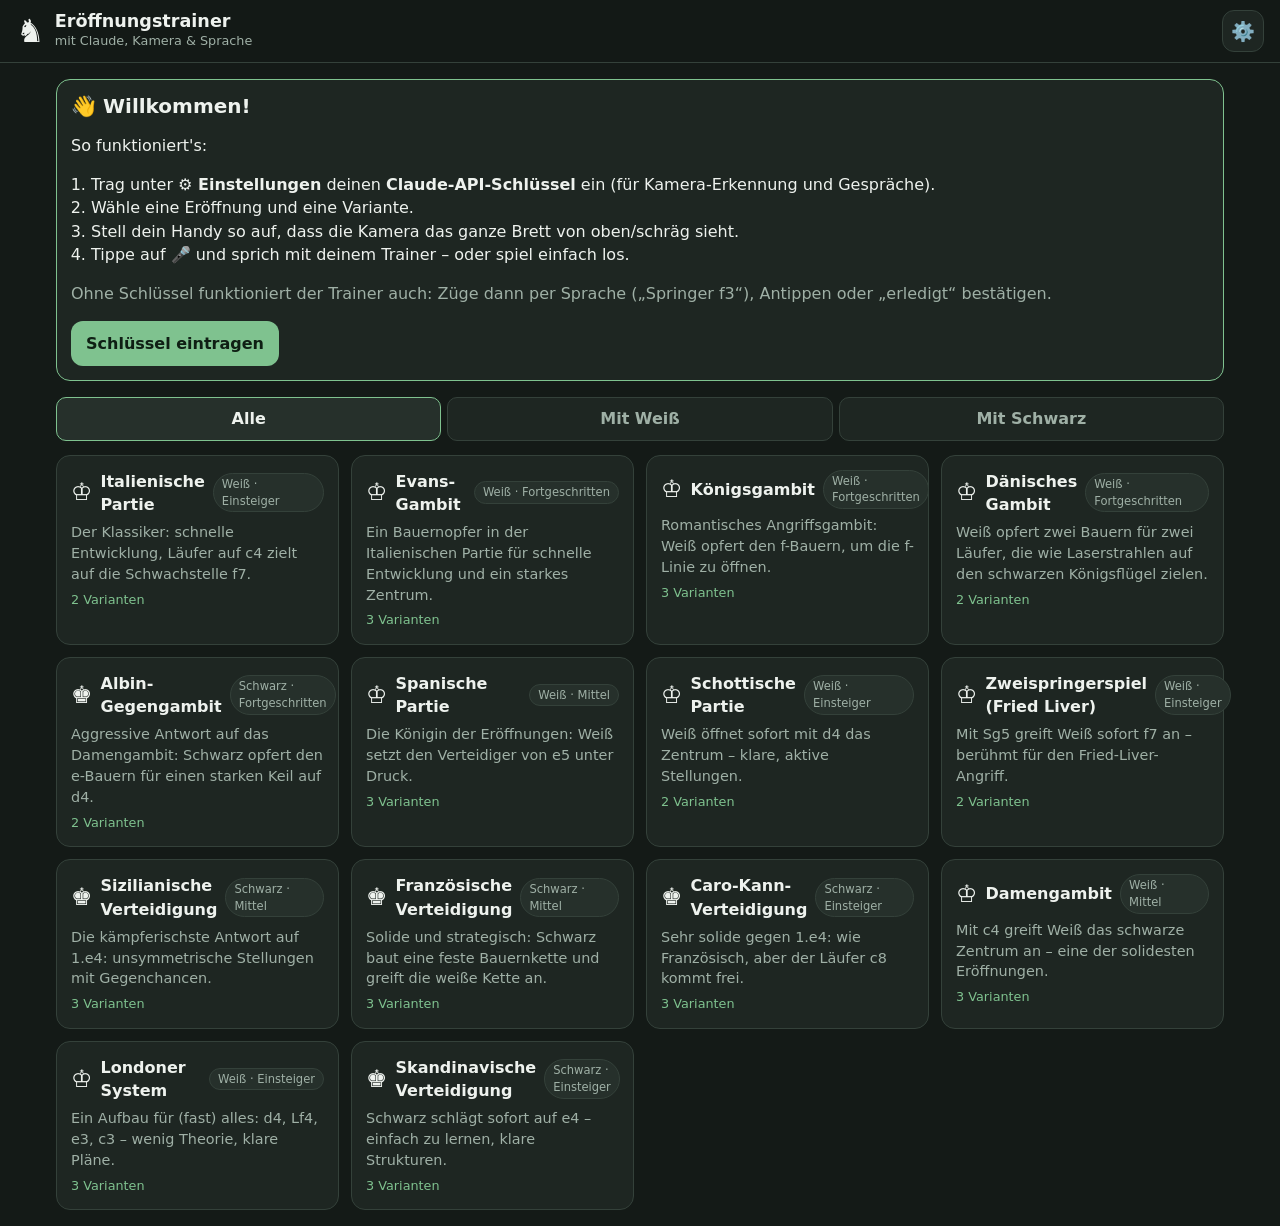
==== schach/index.html @ ddabbddd "Add chess opening trainer with Claude camera recognition and voice New app in schach/: teaches 14 op" ====
<!DOCTYPE html>
<html lang="de">
<head>
<meta charset="UTF-8">
<meta name="viewport" content="width=device-width, initial-scale=1.0, viewport-fit=cover">
<meta name="theme-color" content="#1f2a24">
<title>Eröffnungstrainer</title>
<link rel="stylesheet" href="style.css?v=1.0.0">
</head>
<body>

<header class="top">
  <button id="btnBack" class="icon-btn" hidden aria-label="Zurück zur Auswahl">←</button>
  <div class="brand">
    <span class="logo">♞</span>
    <div>
      <h1>Eröffnungstrainer</h1>
      <p class="sub" id="topSub">mit Claude, Kamera &amp; Sprache</p>
    </div>
  </div>
  <button id="btnSettings" class="icon-btn" aria-label="Einstellungen">⚙️</button>
</header>

<!-- ============ Auswahl ============ -->
<main id="screenMenu" class="screen">
  <section id="setupHint" class="card setup" hidden>
    <h2>👋 Willkommen!</h2>
    <p>So funktioniert's:</p>
    <ol>
      <li>Trag unter <b>⚙️ Einstellungen</b> deinen <b>Claude-API-Schlüssel</b> ein (für Kamera-Erkennung und Gespräche).</li>
      <li>Wähle eine Eröffnung und eine Variante.</li>
      <li>Stell dein Handy so auf, dass die Kamera das ganze Brett von oben/schräg sieht.</li>
      <li>Tippe auf <b>🎤</b> und sprich mit deinem Trainer – oder spiel einfach los.</li>
    </ol>
    <p class="muted">Ohne Schlüssel funktioniert der Trainer auch: Züge dann per Sprache („Springer f3“), Antippen oder „erledigt“ bestätigen.</p>
    <button class="btn primary" id="btnSetupOpen">Schlüssel eintragen</button>
  </section>

  <div class="tabs" role="tablist">
    <button class="tab active" data-filter="all">Alle</button>
    <button class="tab" data-filter="w">Mit Weiß</button>
    <button class="tab" data-filter="b">Mit Schwarz</button>
  </div>
  <div id="openingList" class="opening-list"></div>
</main>

<!-- ============ Eröffnungsdetails ============ -->
<dialog id="dlgOpening" class="sheet">
  <form method="dialog" class="sheet-body">
    <h2 id="opTitle"></h2>
    <p id="opSummary" class="muted"></p>
    <ul id="opIdeas" class="ideas"></ul>
    <h3>Variante</h3>
    <div id="opLines" class="choice-list"></div>
    <h3>Modus</h3>
    <div class="seg">
      <label><input type="radio" name="mode" value="learn" checked><span>📖 Lernen<small>Trainer sagt jeden Zug an</small></span></label>
      <label><input type="radio" name="mode" value="quiz"><span>🧩 Abfragen<small>Du spielst aus dem Gedächtnis</small></span></label>
    </div>
    <h3>Gegner</h3>
    <div class="seg">
      <label><input type="radio" name="opp" value="app" checked><span>🤖 Trainer sagt an<small>Du führst die Gegnerzüge selbst aus</small></span></label>
      <label><input type="radio" name="opp" value="partner"><span>👥 Mitspieler<small>Jemand spielt frei gegen dich</small></span></label>
    </div>
    <div class="sheet-actions">
      <button class="btn" value="cancel">Abbrechen</button>
      <button class="btn primary" id="btnStart" value="start">▶ Training starten</button>
    </div>
  </form>
</dialog>

<!-- ============ Training ============ -->
<main id="screenTrain" class="screen" hidden>
  <section class="train-head">
    <div>
      <div class="op-name" id="trOpening"></div>
      <div class="line-name" id="trLine"></div>
    </div>
    <div class="score" id="trScore"></div>
  </section>
  <div class="progress"><div id="trProgress"></div></div>

  <div class="train-grid">
    <section class="cam card">
      <div class="cam-view" id="camView">
        <video id="video" playsinline muted></video>
        <div class="cam-off" id="camOff">
          <p>📷 Kamera aus</p>
          <button class="btn primary" id="btnCam">Kamera starten</button>
        </div>
        <span class="pill" id="camStatus">aus</span>
        <div class="motion"><div id="motionBar"></div></div>
      </div>
      <div class="cam-actions">
        <button class="btn small" id="btnCamToggle">📷 An/Aus</button>
        <button class="btn small" id="btnCamSwitch">🔄 Wechseln</button>
        <button class="btn small" id="btnDetect">📸 Zug prüfen</button>
      </div>
    </section>

    <section class="board-wrap">
      <div id="board" class="board" aria-label="Schachbrett"></div>
    </section>

    <section class="coach card">
      <div class="coach-head">
        <span class="avatar">♛</span>
        <div class="coach-say">
          <div id="coachMain" class="coach-main"></div>
          <div id="coachNote" class="coach-note"></div>
        </div>
      </div>
      <div class="actions">
        <button class="btn primary" id="btnDone">✅ Zug ausgeführt</button>
        <button class="btn" id="btnHint">💡 Tipp</button>
        <button class="btn" id="btnWhy">🧠 Warum?</button>
        <button class="btn" id="btnRepeat">🔁 Nochmal</button>
        <button class="btn" id="btnUndo">↩️ Zurück</button>
      </div>
      <div id="finishBox" class="finish" hidden>
        <button class="btn primary" id="btnAgain">🔁 Nochmal</button>
        <button class="btn" id="btnNextLine">➡️ Nächste Variante</button>
        <button class="btn" id="btnQuiz">🧩 Jetzt abfragen</button>
        <button class="btn" id="btnSummary">🧠 Zusammenfassung</button>
      </div>
    </section>

    <section class="talk card">
      <div class="mic-row">
        <button id="btnMic" class="mic" aria-label="Mikrofon an/aus">🎤</button>
        <div class="mic-info">
          <div id="micState" class="mic-state">Mikrofon aus – tippe zum Sprechen</div>
          <div id="micPartial" class="mic-partial"></div>
        </div>
        <button id="btnVoice" class="icon-btn" aria-label="Sprachausgabe an/aus">🔊</button>
      </div>
      <div id="chatLog" class="chat-log"></div>
      <form id="chatForm" class="chat-form">
        <input id="chatInput" type="text" placeholder="Frag deinen Trainer oder tippe einen Zug (z. B. Sf3)…" autocomplete="off">
        <button class="btn primary" type="submit">Senden</button>
      </form>
    </section>
  </div>
</main>

<!-- ============ Einstellungen ============ -->
<dialog id="dlgSettings" class="sheet">
  <form method="dialog" class="sheet-body" id="settingsForm">
    <h2>⚙️ Einstellungen</h2>

    <h3>Claude-Verbindung</h3>
    <label class="field">API-Schlüssel
      <div class="row">
        <input id="setKey" type="password" placeholder="sk-ant-…" autocomplete="off" spellcheck="false">
        <button type="button" class="btn small" id="btnShowKey">👁</button>
      </div>
    </label>
    <p class="muted small">Einen Schlüssel bekommst du auf <a href="https://console.anthropic.com/settings/keys" target="_blank" rel="noopener">console.anthropic.com</a>. Er wird nur hier im Browser gespeichert und nur an Anthropic gesendet. Kosten: grob 1–2 Cent pro erkanntem Zug mit Opus.</p>
    <label class="field">Modell
      <select id="setModel"></select>
    </label>
    <div class="row">
      <button type="button" class="btn small" id="btnTestKey">Verbindung testen</button>
      <span id="testResult" class="small"></span>
    </div>

    <h3>Kamera</h3>
    <label class="field">Von wo schaut die Kamera auf das Brett?
      <select id="setPerspective">
        <option value="von der Seite von Weiß (Weiß unten im Bild)">Von der Weiß-Seite (Weiß unten)</option>
        <option value="von der Seite von Schwarz (Schwarz unten im Bild)">Von der Schwarz-Seite (Schwarz unten)</option>
        <option value="von der Seite, Weiß links im Bild">Seitlich, Weiß links</option>
        <option value="von der Seite, Weiß rechts im Bild">Seitlich, Weiß rechts</option>
        <option value="unbekannt – bitte selbst aus dem Bild ableiten">Weiß ich nicht / automatisch</option>
      </select>
    </label>
    <label class="check"><input type="checkbox" id="setAutoDetect" checked> Züge automatisch erkennen, sobald die Hand weg ist</label>

    <h3>Sprache</h3>
    <label class="check"><input type="checkbox" id="setVoice" checked> Trainer spricht laut</label>
    <label class="field">Sprechtempo <input type="range" id="setRate" min="0.7" max="1.4" step="0.05" value="1.05"></label>
    <label class="check"><input type="checkbox" id="setNotes" checked> Erklärung zu jedem Zug vorlesen</label>

    <div class="sheet-actions">
      <button class="btn primary" value="save">Speichern</button>
    </div>
  </form>
</dialog>

<div id="toast" class="toast" hidden></div>

<script type="module" src="js/app.js?v=1.0.0"></script>
</body>
</html>
---- schach/style.css ----
:root {
  --bg: #141a17;
  --panel: #1e2622;
  --panel-2: #26302b;
  --line: #34413a;
  --text: #eef2ee;
  --muted: #9fb0a6;
  --accent: #7fc28f;
  --accent-ink: #0f1f14;
  --warn: #f0b35a;
  --bad: #ef7b6b;
  --light-sq: #ecdab9;
  --dark-sq: #ae8a68;
  --radius: 14px;
  color-scheme: dark;
}

* { box-sizing: border-box; }
html, body { margin: 0; }
body {
  background: var(--bg);
  color: var(--text);
  font: 16px/1.45 system-ui, -apple-system, "Segoe UI", Roboto, sans-serif;
  -webkit-tap-highlight-color: transparent;
  padding-bottom: env(safe-area-inset-bottom);
}
a { color: var(--accent); }
h1, h2, h3 { margin: 0; line-height: 1.2; }
h2 { font-size: 1.25rem; }
h3 { font-size: .95rem; color: var(--muted); text-transform: uppercase; letter-spacing: .04em; margin: 18px 0 8px; }
.muted { color: var(--muted); }
.small { font-size: .85rem; }
[hidden] { display: none !important; }

/* ---------- Kopfzeile ---------- */
.top {
  position: sticky; top: 0; z-index: 10;
  display: flex; align-items: center; gap: 10px;
  padding: calc(10px + env(safe-area-inset-top)) 16px 10px;
  background: rgba(20, 26, 23, .92);
  backdrop-filter: blur(8px);
  border-bottom: 1px solid var(--line);
}
.brand { display: flex; align-items: center; gap: 10px; flex: 1; min-width: 0; }
.logo { font-size: 2rem; line-height: 1; }
.top h1 { font-size: 1.1rem; }
.sub { margin: 0; font-size: .8rem; color: var(--muted); white-space: nowrap; overflow: hidden; text-overflow: ellipsis; }
.icon-btn {
  background: var(--panel); color: var(--text); border: 1px solid var(--line);
  width: 42px; height: 42px; border-radius: 12px; font-size: 1.2rem; cursor: pointer; flex: none;
}

/* ---------- Allgemeine Elemente ---------- */
.screen { max-width: 1200px; margin: 0 auto; padding: 16px; }
.card { background: var(--panel); border: 1px solid var(--line); border-radius: var(--radius); padding: 14px; }
.btn {
  appearance: none; border: 1px solid var(--line); background: var(--panel-2); color: var(--text);
  padding: 10px 14px; border-radius: 12px; font: inherit; font-weight: 600; cursor: pointer;
}
.btn:active { transform: translateY(1px); }
.btn.primary { background: var(--accent); color: var(--accent-ink); border-color: transparent; }
.btn.small { padding: 6px 10px; font-size: .85rem; }
.btn:disabled { opacity: .45; cursor: default; }
.row { display: flex; gap: 8px; align-items: center; }
.row input { flex: 1; }

/* ---------- Auswahl ---------- */
.setup { margin-bottom: 16px; border-color: var(--accent); }
.setup ol { padding-left: 20px; }
.tabs { display: flex; gap: 6px; margin-bottom: 14px; }
.tab { flex: 1; padding: 9px; border-radius: 10px; border: 1px solid var(--line); background: var(--panel); color: var(--muted); font: inherit; font-weight: 600; cursor: pointer; }
.tab.active { background: var(--panel-2); color: var(--text); border-color: var(--accent); }
.opening-list { display: grid; grid-template-columns: repeat(auto-fill, minmax(260px, 1fr)); gap: 12px; }
.op-card { text-align: left; cursor: pointer; display: flex; flex-direction: column; gap: 6px; font: inherit; color: inherit; }
.op-card:hover { border-color: var(--accent); }
.op-card .head { display: flex; align-items: center; gap: 8px; }
.op-card .side { font-size: 1.5rem; }
.op-card .title { font-weight: 700; flex: 1; }
.op-card .badge { font-size: .72rem; padding: 2px 8px; border-radius: 99px; background: var(--panel-2); color: var(--muted); border: 1px solid var(--line); }
.op-card p { margin: 0; color: var(--muted); font-size: .9rem; }
.op-card .prog { font-size: .8rem; color: var(--accent); }

/* ---------- Dialoge ---------- */
dialog.sheet {
  border: 1px solid var(--line); border-radius: 18px; padding: 0; background: var(--panel); color: var(--text);
  width: min(560px, calc(100vw - 24px)); max-height: calc(100dvh - 24px);
}
dialog.sheet::backdrop { background: rgba(0, 0, 0, .6); }
.sheet-body { padding: 18px; overflow: auto; max-height: calc(100dvh - 26px); }
.sheet-actions { display: flex; justify-content: flex-end; gap: 8px; margin-top: 18px; position: sticky; bottom: -18px; background: var(--panel); padding: 10px 0; }
.ideas { margin: 10px 0 0; padding-left: 20px; color: var(--muted); font-size: .92rem; }
.choice-list { display: flex; flex-direction: column; gap: 6px; }
.choice-list label, .seg label { display: block; cursor: pointer; }
.choice-list input, .seg input { position: absolute; opacity: 0; pointer-events: none; }
.choice-list span, .seg span {
  display: block; padding: 10px 12px; border: 1px solid var(--line); border-radius: 10px; background: var(--panel-2);
}
.choice-list input:checked + span, .seg input:checked + span { border-color: var(--accent); box-shadow: inset 0 0 0 1px var(--accent); }
.choice-list small, .seg small { display: block; color: var(--muted); font-size: .8rem; font-weight: 400; }
.seg { display: grid; grid-template-columns: 1fr 1fr; gap: 8px; }
.seg span { font-weight: 600; height: 100%; }
.field { display: block; margin: 8px 0; font-weight: 600; font-size: .92rem; }
.field input[type=password], .field input[type=text], .field select {
  display: block; width: 100%; margin-top: 6px; padding: 10px; border-radius: 10px; border: 1px solid var(--line);
  background: var(--bg); color: var(--text); font: inherit; font-weight: 400;
}
.field .row input { margin-top: 0; }
.field .row { margin-top: 6px; }
.field input[type=range] { display: block; width: 100%; margin-top: 8px; accent-color: var(--accent); }
.check { display: flex; gap: 8px; align-items: center; margin: 8px 0; font-size: .95rem; }
.check input { width: 20px; height: 20px; accent-color: var(--accent); }

/* ---------- Training ---------- */
.train-head { display: flex; align-items: flex-end; gap: 12px; }
.train-head > div:first-child { flex: 1; min-width: 0; }
.op-name { font-weight: 800; font-size: 1.15rem; }
.line-name { color: var(--muted); font-size: .9rem; }
.score { font-size: .85rem; color: var(--muted); text-align: right; white-space: nowrap; }
.progress { height: 6px; background: var(--panel-2); border-radius: 99px; margin: 10px 0 14px; overflow: hidden; }
.progress > div { height: 100%; width: 0; background: var(--accent); transition: width .3s; }

.train-grid { display: grid; gap: 14px; grid-template-columns: minmax(0, 1fr); }
.coach { order: 1; } .board-wrap { order: 2; } .cam { order: 3; } .talk { order: 4; }
@media (max-width: 899px) { .cam-view { aspect-ratio: 16 / 10; } }
@media (min-width: 900px) {
  .coach, .board-wrap, .cam, .talk { order: 0; }
  .train-grid { grid-template-columns: minmax(0, 1fr) minmax(0, 1fr); grid-template-areas: "board coach" "board talk" "cam talk"; align-items: start; }
  .board-wrap { grid-area: board; }
  .coach { grid-area: coach; }
  .talk { grid-area: talk; }
  .cam { grid-area: cam; }
}

/* Kamera */
.cam { padding: 10px; }
.cam-view { position: relative; aspect-ratio: 4 / 3; background: #000; border-radius: 10px; overflow: hidden; }
.cam-view video { width: 100%; height: 100%; object-fit: cover; display: block; }
.cam-off { position: absolute; inset: 0; display: flex; flex-direction: column; align-items: center; justify-content: center; gap: 8px; background: #0b0f0d; }
.cam-off p { margin: 0; color: var(--muted); }
.pill { position: absolute; top: 8px; left: 8px; padding: 3px 10px; border-radius: 99px; background: rgba(0, 0, 0, .65); font-size: .8rem; font-weight: 600; }
.pill.ok { color: var(--accent); }
.pill.busy { color: var(--warn); }
.motion { position: absolute; left: 8px; right: 8px; bottom: 8px; height: 4px; background: rgba(255, 255, 255, .15); border-radius: 99px; overflow: hidden; }
.motion > div { height: 100%; width: 0; background: var(--warn); transition: width .2s; }
.cam-actions { display: flex; gap: 6px; margin-top: 8px; flex-wrap: wrap; }
.cam-actions .btn { flex: 1; }

/* Brett */
.board-wrap { width: 100%; max-width: 560px; margin: 0 auto; }
.board {
  display: grid; grid-template-columns: repeat(8, minmax(0, 1fr)); grid-template-rows: repeat(8, minmax(0, 1fr)); aspect-ratio: 1; width: 100%;
  border-radius: 8px; overflow: hidden; box-shadow: 0 6px 24px rgba(0, 0, 0, .4); user-select: none;
}
.sq { min-width: 0; min-height: 0; overflow: hidden; position: relative; display: flex; align-items: center; justify-content: center; cursor: pointer; }
.sq.light { background: var(--light-sq); }
.sq.dark { background: var(--dark-sq); }
.sq.last::after { content: ""; position: absolute; inset: 0; background: rgba(255, 220, 60, .38); }
.sq.hint::before { content: ""; position: absolute; inset: 0; background: rgba(60, 170, 90, .45); z-index: 1; }
.sq.hint-to::before { box-shadow: inset 0 0 0 4px rgba(25, 120, 50, .9); }
.sq.sel { box-shadow: inset 0 0 0 4px #3a7bd5; }
.sq.target::before { content: ""; position: absolute; width: 28%; height: 28%; border-radius: 50%; background: rgba(0, 0, 0, .25); z-index: 2; }
.sq.target.cap::before { width: 86%; height: 86%; background: transparent; box-shadow: inset 0 0 0 5px rgba(0, 0, 0, .25); }
.pc { position: relative; z-index: 3; font-size: min(9vw, 54px); line-height: 1; }
.pc.w { color: #fff; text-shadow: 0 0 2px #000, 0 0 1px #000, 0 1px 2px rgba(0, 0, 0, .6); }
.pc.b { color: #1a1a1a; text-shadow: 0 0 1px rgba(255, 255, 255, .5); }
.rank, .file { position: absolute; font-size: .65rem; font-weight: 700; z-index: 4; color: rgba(0, 0, 0, .55); }
.rank { top: 2px; left: 3px; }
.file { bottom: 1px; right: 3px; }

/* Trainer */
.coach-head { display: flex; gap: 12px; }
.avatar { font-size: 2rem; width: 48px; height: 48px; flex: none; display: grid; place-items: center; background: var(--panel-2); border-radius: 50%; border: 1px solid var(--line); }
.coach-say { flex: 1; min-width: 0; }
.coach-main { font-size: 1.2rem; font-weight: 700; }
.coach-main .mv { color: var(--accent); }
.coach-main.bad { color: var(--bad); }
.coach-note { color: var(--muted); margin-top: 4px; }
.actions, .finish { display: flex; flex-wrap: wrap; gap: 6px; margin-top: 12px; }
.finish { padding-top: 12px; border-top: 1px solid var(--line); }

/* Sprechen */
.mic-row { display: flex; align-items: center; gap: 12px; }
.mic {
  width: 64px; height: 64px; border-radius: 50%; border: none; font-size: 1.8rem; cursor: pointer; flex: none;
  background: var(--panel-2); box-shadow: 0 0 0 1px var(--line);
}
.mic.on { background: var(--accent); box-shadow: 0 0 0 6px rgba(127, 194, 143, .25); animation: pulse 1.6s infinite; }
.mic.paused { background: var(--warn); animation: none; }
@keyframes pulse { 50% { box-shadow: 0 0 0 12px rgba(127, 194, 143, .08); } }
.mic-info { flex: 1; min-width: 0; }
.mic-state { font-weight: 600; }
.mic-partial { color: var(--muted); font-style: italic; min-height: 1.4em; }
.chat-log { margin-top: 12px; max-height: 320px; overflow-y: auto; display: flex; flex-direction: column; gap: 8px; }
.msg { padding: 8px 12px; border-radius: 12px; max-width: 90%; white-space: pre-wrap; }
.msg.me { align-self: flex-end; background: #2d4a37; }
.msg.coach { align-self: flex-start; background: var(--panel-2); }
.msg.sys { align-self: center; font-size: .82rem; color: var(--muted); background: none; padding: 2px; text-align: center; }
.msg.typing { color: var(--muted); font-style: italic; }
.chat-form { display: flex; gap: 8px; margin-top: 12px; }
.chat-form input { flex: 1; min-width: 0; padding: 10px; border-radius: 10px; border: 1px solid var(--line); background: var(--bg); color: var(--text); font: inherit; }

.toast {
  position: fixed; left: 50%; bottom: calc(20px + env(safe-area-inset-bottom)); transform: translateX(-50%);
  background: #000c; color: #fff; padding: 10px 16px; border-radius: 12px; z-index: 50; max-width: calc(100vw - 32px);
}
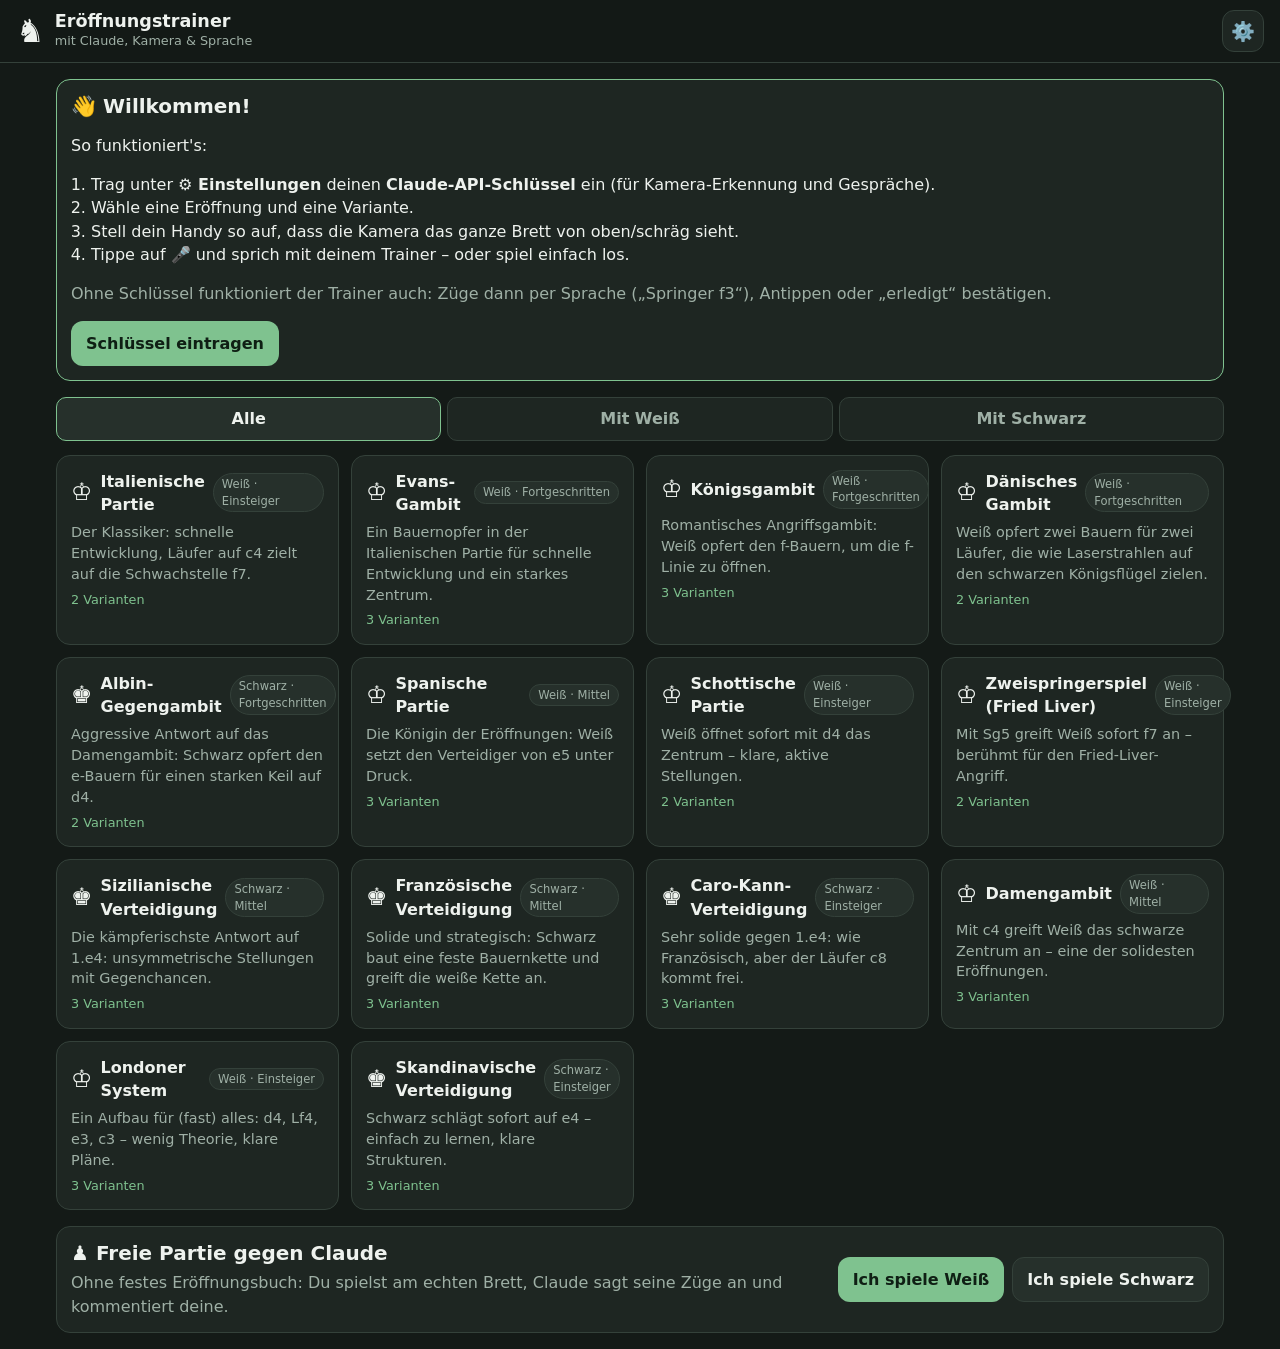
==== commit be93efd3: "Let Claude play on after the opening and add free games vs Claude Claude now takes over the opponent" ====
--- a/schach/index.html
+++ b/schach/index.html
@@ -42,6 +42,17 @@
     <button class="tab" data-filter="b">Mit Schwarz</button>
   </div>
   <div id="openingList" class="opening-list"></div>
+
+  <section class="card free-game">
+    <div>
+      <h2>♟️ Freie Partie gegen Claude</h2>
+      <p class="muted">Ohne festes Eröffnungsbuch: Du spielst am echten Brett, Claude sagt seine Züge an und kommentiert deine.</p>
+    </div>
+    <div class="row">
+      <button class="btn primary" id="btnFreeW">Ich spiele Weiß</button>
+      <button class="btn" id="btnFreeB">Ich spiele Schwarz</button>
+    </div>
+  </section>
 </main>
 
 <!-- ============ Eröffnungsdetails ============ -->
@@ -118,7 +129,8 @@
         <button class="btn" id="btnUndo">↩️ Zurück</button>
       </div>
       <div id="finishBox" class="finish" hidden>
-        <button class="btn primary" id="btnAgain">🔁 Nochmal</button>
+        <button class="btn primary" id="btnPlayOn">♟️ Weiterspielen gegen Claude</button>
+        <button class="btn" id="btnAgain">🔁 Nochmal</button>
         <button class="btn" id="btnNextLine">➡️ Nächste Variante</button>
         <button class="btn" id="btnQuiz">🧩 Jetzt abfragen</button>
         <button class="btn" id="btnSummary">🧠 Zusammenfassung</button>
--- a/schach/style.css
+++ b/schach/style.css
@@ -80,6 +80,10 @@
 .op-card p { margin: 0; color: var(--muted); font-size: .9rem; }
 .op-card .prog { font-size: .8rem; color: var(--accent); }
 
+.free-game { margin-top: 16px; display: flex; flex-wrap: wrap; gap: 12px; align-items: center; justify-content: space-between; }
+.free-game > div:first-child { flex: 1 1 280px; min-width: 0; }
+.free-game p { margin: 6px 0 0; }
+
 /* ---------- Dialoge ---------- */
 dialog.sheet {
   border: 1px solid var(--line); border-radius: 18px; padding: 0; background: var(--panel); color: var(--text);
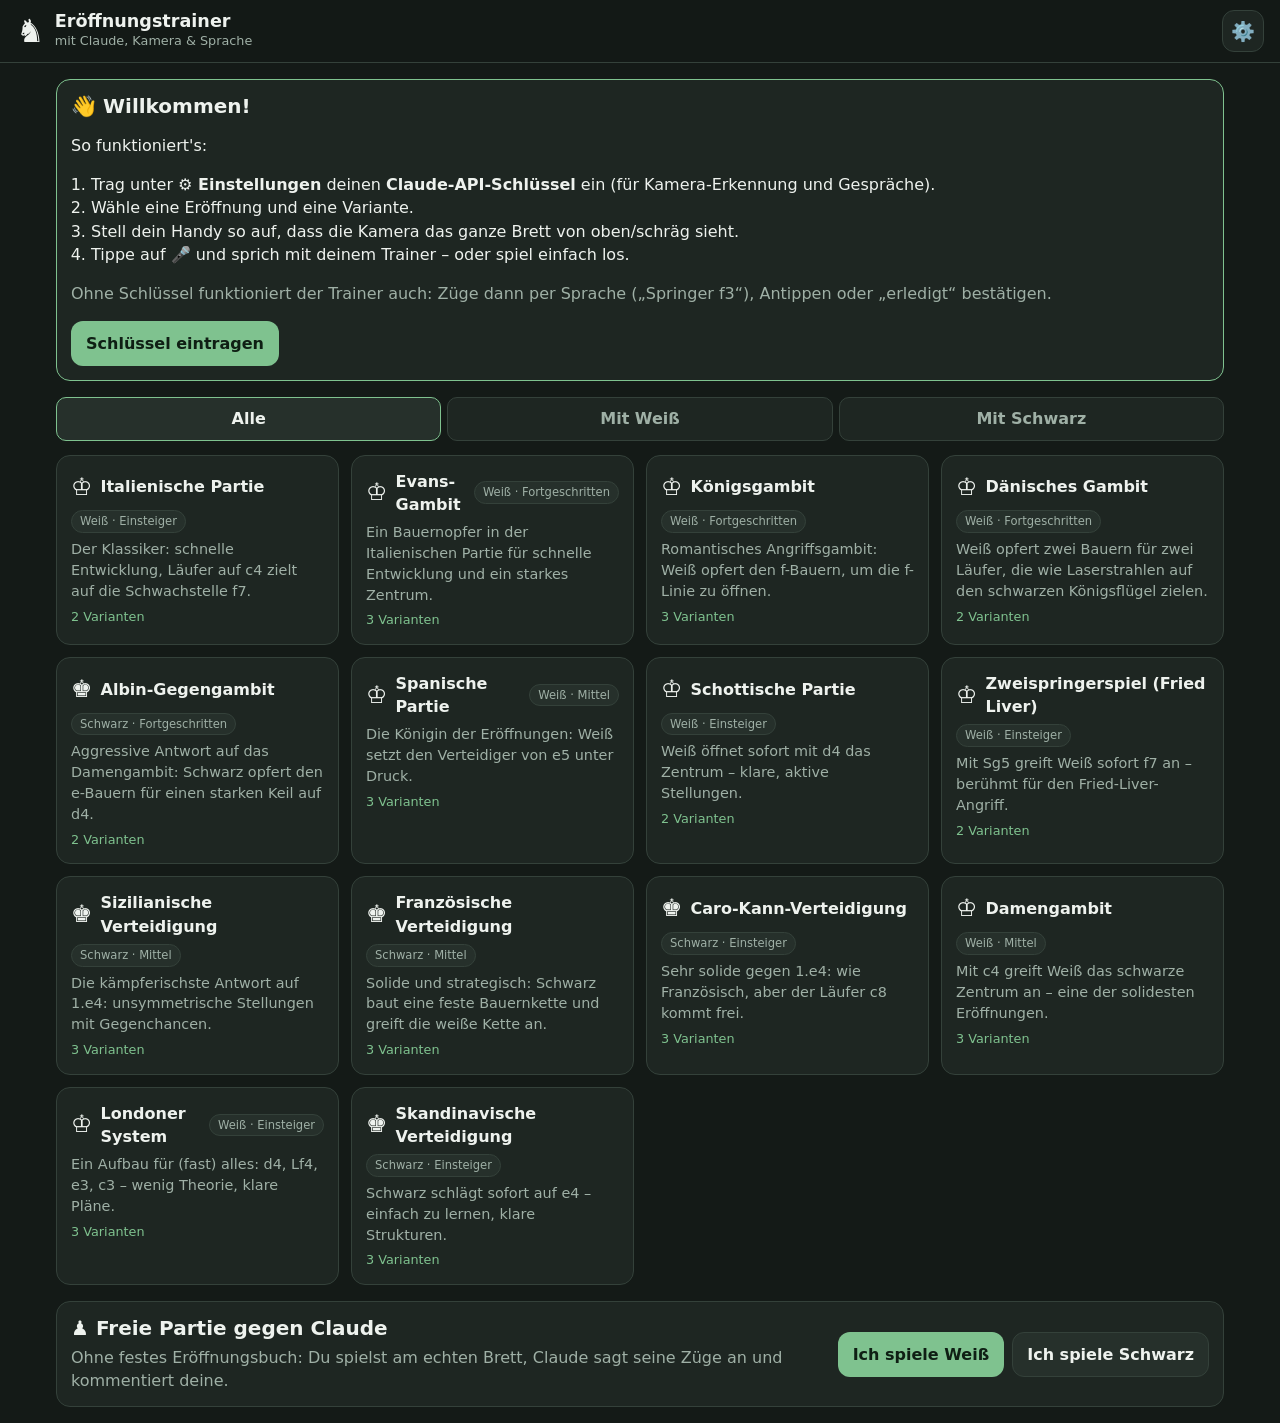
==== commit 97954884: "Responsive layouts, draggable SVG board and richer explanations - New board: own SVG pieces (no emoj" ====
--- a/schach/index.html
+++ b/schach/index.html
@@ -5,7 +5,8 @@
 <meta name="viewport" content="width=device-width, initial-scale=1.0, viewport-fit=cover">
 <meta name="theme-color" content="#1f2a24">
 <title>Eröffnungstrainer</title>
-<link rel="stylesheet" href="style.css?v=1.0.0">
+<meta name="claude:viewport-fit-sides" content="cover">
+<link rel="stylesheet" href="style.css">
 </head>
 <body>
 
@@ -107,10 +108,37 @@
         <button class="btn small" id="btnCamSwitch">🔄 Wechseln</button>
         <button class="btn small" id="btnDetect">📸 Zug prüfen</button>
       </div>
+      <input type="file" id="photoInput" accept="image/*" capture="environment" hidden>
     </section>
 
     <section class="board-wrap">
-      <div id="board" class="board" aria-label="Schachbrett"></div>
+      <div id="reviewBanner" class="review-banner" hidden>
+        <span id="reviewText">Ansicht</span>
+        <button class="btn small primary" id="btnLive">Zurück zur Partie</button>
+      </div>
+      <div id="board" aria-label="Schachbrett"></div>
+      <div class="board-legend">
+        <span><i style="background: var(--arrow-you)"></i>dein Zug</span>
+        <span><i style="background: var(--arrow-opp)"></i>Gegner</span>
+        <span><i style="background: var(--arrow-claude)"></i>Claudes Vorschlag</span>
+        <span>Figur ziehen oder antippen</span>
+      </div>
+    </section>
+
+    <section class="moves card">
+      <h3>Zugfolge &amp; Erklärungen</h3>
+      <div id="moveList" class="move-list"></div>
+      <div id="moveNote" class="move-note"></div>
+      <div class="review-nav">
+        <button class="btn" id="btnFirst" aria-label="Zum Anfang">⏮</button>
+        <button class="btn" id="btnPrev" aria-label="Einen Zug zurück">◀</button>
+        <button class="btn" id="btnNext" aria-label="Einen Zug vor">▶</button>
+        <button class="btn" id="btnLast" aria-label="Zur aktuellen Stellung">⏭</button>
+      </div>
+      <div class="kbd-help">
+        Tasten: <kbd>Leertaste</kbd> Zug ausgeführt · <kbd>T</kbd> Tipp · <kbd>W</kbd> Warum? ·
+        <kbd>N</kbd> Nochmal · <kbd>Z</kbd> Zurück · <kbd>←</kbd><kbd>→</kbd> Züge ansehen · <kbd>M</kbd> Mikrofon
+      </div>
     </section>
 
     <section class="coach card">
@@ -161,6 +189,8 @@
     <h2>⚙️ Einstellungen</h2>
 
     <h3>Claude-Verbindung</h3>
+    <p id="accountInfo" class="account-ok" hidden>✅ Verbunden über dein Claude-Konto – es läuft über dein Abo, kein API-Schlüssel nötig.</p>
+    <div id="keySection">
     <label class="field">API-Schlüssel
       <div class="row">
         <input id="setKey" type="password" placeholder="sk-ant-…" autocomplete="off" spellcheck="false">
@@ -174,6 +204,7 @@
     <div class="row">
       <button type="button" class="btn small" id="btnTestKey">Verbindung testen</button>
       <span id="testResult" class="small"></span>
+    </div>
     </div>
 
     <h3>Kamera</h3>
@@ -192,6 +223,8 @@
     <label class="check"><input type="checkbox" id="setVoice" checked> Trainer spricht laut</label>
     <label class="field">Sprechtempo <input type="range" id="setRate" min="0.7" max="1.4" step="0.05" value="1.05"></label>
     <label class="check"><input type="checkbox" id="setNotes" checked> Erklärung zu jedem Zug vorlesen</label>
+    <label class="check"><input type="checkbox" id="setExplainMistakes" checked> Bei Fehlern von Claude erklären lassen, warum</label>
+    <label class="check"><input type="checkbox" id="setShowFuture" checked> Im Lernmodus die ganze Variante in der Zugliste zeigen</label>
 
     <div class="sheet-actions">
       <button class="btn primary" value="save">Speichern</button>
@@ -201,6 +234,6 @@
 
 <div id="toast" class="toast" hidden></div>
 
-<script type="module" src="js/app.js?v=1.0.0"></script>
+<script type="module" src="js/app.js"></script>
 </body>
 </html>
--- a/schach/style.css
+++ b/schach/style.css
@@ -12,6 +12,21 @@
   --light-sq: #ecdab9;
   --dark-sq: #ae8a68;
   --radius: 14px;
+  --piece-w: #fbf8f1;
+  --piece-w-line: #2a2622;
+  --piece-b: #2e2b28;
+  --piece-b-line: #12100e;
+  --piece-b-detail: #cfc6b8;
+  --last-move: rgba(246, 214, 72, .42);
+  --hint-fill: rgba(90, 190, 110, .32);
+  --sel-fill: rgba(70, 140, 230, .42);
+  --over-ring: rgba(255, 255, 255, .85);
+  --dot: rgba(20, 30, 25, .28);
+  --arrow-you: #3fa45a;
+  --arrow-opp: #e08a2c;
+  --arrow-claude: #4a8fe0;
+  --arrow-info: #b56fd6;
+  --review-bg: #22332a;
   color-scheme: dark;
 }
 
@@ -22,7 +37,6 @@
   color: var(--text);
   font: 16px/1.45 system-ui, -apple-system, "Segoe UI", Roboto, sans-serif;
   -webkit-tap-highlight-color: transparent;
-  padding-bottom: env(safe-area-inset-bottom);
 }
 a { color: var(--accent); }
 h1, h2, h3 { margin: 0; line-height: 1.2; }
@@ -33,10 +47,13 @@
 [hidden] { display: none !important; }
 
 /* ---------- Kopfzeile ---------- */
+body::before { content: ""; position: fixed; inset: 0 0 auto; height: env(safe-area-inset-top, 0px); z-index: 10; background: var(--bg); }
 .top {
-  position: sticky; top: 0; z-index: 10;
+  position: sticky; top: env(safe-area-inset-top, 0px); z-index: 10;
   display: flex; align-items: center; gap: 10px;
-  padding: calc(10px + env(safe-area-inset-top)) 16px 10px;
+  padding-block: 10px;
+  padding-left: max(16px, env(safe-area-inset-left, 0px));
+  padding-right: max(16px, env(safe-area-inset-right, 0px));
   background: rgba(20, 26, 23, .92);
   backdrop-filter: blur(8px);
   border-bottom: 1px solid var(--line);
@@ -51,7 +68,7 @@
 }
 
 /* ---------- Allgemeine Elemente ---------- */
-.screen { max-width: 1200px; margin: 0 auto; padding: 16px; }
+.screen { max-width: 1200px; margin: 0 auto; padding-block: 16px; padding-left: max(16px, env(safe-area-inset-left, 0px)); padding-right: max(16px, env(safe-area-inset-right, 0px)); }
 .card { background: var(--panel); border: 1px solid var(--line); border-radius: var(--radius); padding: 14px; }
 .btn {
   appearance: none; border: 1px solid var(--line); background: var(--panel-2); color: var(--text);
@@ -73,13 +90,14 @@
 .opening-list { display: grid; grid-template-columns: repeat(auto-fill, minmax(260px, 1fr)); gap: 12px; }
 .op-card { text-align: left; cursor: pointer; display: flex; flex-direction: column; gap: 6px; font: inherit; color: inherit; }
 .op-card:hover { border-color: var(--accent); }
-.op-card .head { display: flex; align-items: center; gap: 8px; }
+.op-card .head { display: flex; align-items: center; gap: 6px 8px; flex-wrap: wrap; }
 .op-card .side { font-size: 1.5rem; }
 .op-card .title { font-weight: 700; flex: 1; }
-.op-card .badge { font-size: .72rem; padding: 2px 8px; border-radius: 99px; background: var(--panel-2); color: var(--muted); border: 1px solid var(--line); }
+.op-card .badge { white-space: nowrap; font-size: .72rem; padding: 2px 8px; border-radius: 99px; background: var(--panel-2); color: var(--muted); border: 1px solid var(--line); }
 .op-card p { margin: 0; color: var(--muted); font-size: .9rem; }
 .op-card .prog { font-size: .8rem; color: var(--accent); }
 
+.account-ok { margin: 4px 0 8px; padding: 10px 12px; border-radius: 10px; background: var(--panel-2); border: 1px solid var(--accent); }
 .free-game { margin-top: 16px; display: flex; flex-wrap: wrap; gap: 12px; align-items: center; justify-content: space-between; }
 .free-game > div:first-child { flex: 1 1 280px; min-width: 0; }
 .free-game p { margin: 6px 0 0; }
@@ -119,29 +137,53 @@
 .train-head > div:first-child { flex: 1; min-width: 0; }
 .op-name { font-weight: 800; font-size: 1.15rem; }
 .line-name { color: var(--muted); font-size: .9rem; }
-.score { font-size: .85rem; color: var(--muted); text-align: right; white-space: nowrap; }
+.score { font-size: .85rem; color: var(--muted); text-align: right; white-space: nowrap; font-variant-numeric: tabular-nums; }
 .progress { height: 6px; background: var(--panel-2); border-radius: 99px; margin: 10px 0 14px; overflow: hidden; }
 .progress > div { height: 100%; width: 0; background: var(--accent); transition: width .3s; }
 
-.train-grid { display: grid; gap: 14px; grid-template-columns: minmax(0, 1fr); }
-.coach { order: 1; } .board-wrap { order: 2; } .cam { order: 3; } .talk { order: 4; }
-@media (max-width: 899px) { .cam-view { aspect-ratio: 16 / 10; } }
-@media (min-width: 900px) {
-  .coach, .board-wrap, .cam, .talk { order: 0; }
-  .train-grid { grid-template-columns: minmax(0, 1fr) minmax(0, 1fr); grid-template-areas: "board coach" "board talk" "cam talk"; align-items: start; }
-  .board-wrap { grid-area: board; }
-  .coach { grid-area: coach; }
-  .talk { grid-area: talk; }
-  .cam { grid-area: cam; }
+/* Handy (Standard): eine Spalte – Ansage, Brett, Zugliste, Kamera, Gespräch */
+.train-grid { display: grid; gap: 14px; grid-template-columns: minmax(0, 1fr);
+  grid-template-areas: "coach" "board" "moves" "cam" "talk"; }
+.board-wrap { grid-area: board; width: 100%; max-width: 100%; margin: 0 auto; }
+.coach { grid-area: coach; }
+.moves { grid-area: moves; }
+.cam { grid-area: cam; }
+.talk { grid-area: talk; }
+.cam-view { aspect-ratio: 16 / 10; }
+
+/* Tablet hochkant (iPad): Brett links groß, Ansage + Kamera rechts, darunter Zugliste + Gespräch */
+@media (min-width: 700px) and (orientation: portrait) {
+  .train-grid { grid-template-columns: minmax(0, 1.45fr) minmax(0, 1fr);
+    grid-template-areas: "board coach" "board cam" "moves talk"; align-items: start; }
+  .cam-view { aspect-ratio: 4 / 3; }
+}
+
+/* Quer (iPad quer, Laptop): Brett so groß wie die Höhe erlaubt, rechts eine Spalte */
+@media (min-width: 900px) and (orientation: landscape) {
+  #screenTrain { max-width: 1500px; }
+  .train-grid { grid-template-columns: minmax(0, 1fr) minmax(330px, 400px);
+    grid-template-areas: "board coach" "board cam" "board talk" "moves talk"; align-items: start; }
+  .board-wrap { width: min(100%, calc(100dvh - 190px)); justify-self: center; position: sticky; top: calc(76px + env(safe-area-inset-top, 0px)); }
+  .cam-view { aspect-ratio: 16 / 10; }
+}
+
+/* Großer Bildschirm (PC): Zugliste links, Brett in der Mitte, Trainer rechts */
+@media (min-width: 1280px) and (orientation: landscape) {
+  .train-grid { grid-template-columns: 250px minmax(0, 1fr) 400px;
+    grid-template-areas: "moves board coach" "moves board cam" "moves board talk"; }
+  .moves { position: sticky; top: calc(76px + env(safe-area-inset-top, 0px)); max-height: calc(100dvh - 100px); display: flex; flex-direction: column; }
+  .moves .move-list { flex: 1; max-height: none; }
 }
 
 /* Kamera */
 .cam { padding: 10px; }
-.cam-view { position: relative; aspect-ratio: 4 / 3; background: #000; border-radius: 10px; overflow: hidden; }
+.cam-view { position: relative; max-width: 100%; background: #000; border-radius: 10px; overflow: hidden; }
 .cam-view video { width: 100%; height: 100%; object-fit: cover; display: block; }
-.cam-off { position: absolute; inset: 0; display: flex; flex-direction: column; align-items: center; justify-content: center; gap: 8px; background: #0b0f0d; }
+.cam-view img.photo { position: absolute; inset: 0; width: 100%; height: 100%; object-fit: contain; background: #000; }
+.cam-view.drop { outline: 3px dashed var(--accent); outline-offset: -6px; }
+.cam-off { position: absolute; inset: 0; display: flex; flex-direction: column; align-items: center; justify-content: center; gap: 8px; background: #0b0f0d; text-align: center; padding: 10px; }
 .cam-off p { margin: 0; color: var(--muted); }
-.pill { position: absolute; top: 8px; left: 8px; padding: 3px 10px; border-radius: 99px; background: rgba(0, 0, 0, .65); font-size: .8rem; font-weight: 600; }
+.pill { position: absolute; top: 8px; left: 8px; padding: 3px 10px; border-radius: 99px; background: rgba(0, 0, 0, .65); font-size: .8rem; font-weight: 600; z-index: 2; }
 .pill.ok { color: var(--accent); }
 .pill.busy { color: var(--warn); }
 .motion { position: absolute; left: 8px; right: 8px; bottom: 8px; height: 4px; background: rgba(255, 255, 255, .15); border-radius: 99px; overflow: hidden; }
@@ -149,27 +191,92 @@
 .cam-actions { display: flex; gap: 6px; margin-top: 8px; flex-wrap: wrap; }
 .cam-actions .btn { flex: 1; }
 
-/* Brett */
-.board-wrap { width: 100%; max-width: 560px; margin: 0 auto; }
+/* ---------- Brett ---------- */
 .board {
-  display: grid; grid-template-columns: repeat(8, minmax(0, 1fr)); grid-template-rows: repeat(8, minmax(0, 1fr)); aspect-ratio: 1; width: 100%;
-  border-radius: 8px; overflow: hidden; box-shadow: 0 6px 24px rgba(0, 0, 0, .4); user-select: none;
-}
-.sq { min-width: 0; min-height: 0; overflow: hidden; position: relative; display: flex; align-items: center; justify-content: center; cursor: pointer; }
+  position: relative; aspect-ratio: 1; width: 100%; max-width: 100%;
+  border-radius: 8px; overflow: hidden; box-shadow: 0 8px 28px rgba(0, 0, 0, .45); user-select: none; -webkit-user-select: none;
+  container-type: inline-size;
+}
+.b-squares { position: absolute; inset: 0; display: grid; grid-template-columns: repeat(8, minmax(0, 1fr)); grid-template-rows: repeat(8, minmax(0, 1fr)); }
+.sq { position: relative; min-width: 0; min-height: 0; }
+.sq.movable { touch-action: none; cursor: grab; }
 .sq.light { background: var(--light-sq); }
 .sq.dark { background: var(--dark-sq); }
-.sq.last::after { content: ""; position: absolute; inset: 0; background: rgba(255, 220, 60, .38); }
-.sq.hint::before { content: ""; position: absolute; inset: 0; background: rgba(60, 170, 90, .45); z-index: 1; }
-.sq.hint-to::before { box-shadow: inset 0 0 0 4px rgba(25, 120, 50, .9); }
-.sq.sel { box-shadow: inset 0 0 0 4px #3a7bd5; }
-.sq.target::before { content: ""; position: absolute; width: 28%; height: 28%; border-radius: 50%; background: rgba(0, 0, 0, .25); z-index: 2; }
-.sq.target.cap::before { width: 86%; height: 86%; background: transparent; box-shadow: inset 0 0 0 5px rgba(0, 0, 0, .25); }
-.pc { position: relative; z-index: 3; font-size: min(9vw, 54px); line-height: 1; }
-.pc.w { color: #fff; text-shadow: 0 0 2px #000, 0 0 1px #000, 0 1px 2px rgba(0, 0, 0, .6); }
-.pc.b { color: #1a1a1a; text-shadow: 0 0 1px rgba(255, 255, 255, .5); }
-.rank, .file { position: absolute; font-size: .65rem; font-weight: 700; z-index: 4; color: rgba(0, 0, 0, .55); }
-.rank { top: 2px; left: 3px; }
-.file { bottom: 1px; right: 3px; }
+.sq.last::after { content: ""; position: absolute; inset: 0; background: var(--last-move); }
+.sq.hint-from::before, .sq.hint-to::before { content: ""; position: absolute; inset: 0; background: var(--hint-fill); }
+.sq.sel::after { content: ""; position: absolute; inset: 0; background: var(--sel-fill); }
+.sq.over::after { content: ""; position: absolute; inset: 0; box-shadow: inset 0 0 0 4px var(--over-ring); }
+.sq.check { background-image: radial-gradient(circle, rgba(230, 40, 30, .85) 0%, rgba(230, 40, 30, .35) 45%, transparent 72%); }
+.sq.target::before { content: ""; position: absolute; left: 36%; top: 36%; width: 28%; height: 28%; border-radius: 50%; background: var(--dot); z-index: 1; }
+.sq.target.cap::before { left: 4%; top: 4%; width: 92%; height: 92%; background: transparent; box-shadow: inset 0 0 0 calc(1.1cqi) var(--dot); }
+.rank, .file { position: absolute; font-size: max(9px, 1.6cqi); font-weight: 700; line-height: 1; z-index: 1; font-variant-numeric: tabular-nums; }
+.sq.light .rank, .sq.light .file { color: var(--dark-sq); }
+.sq.dark .rank, .sq.dark .file { color: var(--light-sq); }
+.rank { top: 4%; left: 5%; }
+.file { bottom: 4%; right: 6%; }
+
+.b-pieces { position: absolute; inset: 0; pointer-events: none; }
+.pc {
+  position: absolute; left: 0; top: 0; width: 12.5%; height: 12.5%; pointer-events: auto;
+  transition: transform .22s cubic-bezier(.3, .7, .4, 1), opacity .22s; will-change: transform; z-index: 2;
+}
+.b-pieces.no-anim .pc, .pc.dragging, .pc.dropped { transition: none; }
+.pc.movable { cursor: grab; touch-action: none; }
+.pc.dragging { z-index: 20; cursor: grabbing; filter: drop-shadow(0 8px 10px rgba(0, 0, 0, .45)); }
+.pc.gone { opacity: 0; }
+.pc.appear { animation: appear .25s ease-out; }
+@keyframes appear { from { opacity: 0; transform: scale(.6); } }
+.piece-svg { display: block; width: 100%; height: 100%; padding: 6%; overflow: visible; }
+.piece-svg .body > * { stroke-width: 3.2; stroke-linejoin: round; stroke-linecap: round; }
+.piece-svg .detail > * { fill: none; stroke-width: 3; stroke-linecap: round; }
+.piece-svg.pw .body > * { fill: var(--piece-w); stroke: var(--piece-w-line); }
+.piece-svg.pw .detail > * { stroke: var(--piece-w-line); }
+.piece-svg.pb .body > * { fill: var(--piece-b); stroke: var(--piece-b-line); }
+.piece-svg.pb .detail > * { stroke: var(--piece-b-detail); }
+.piece-svg .detail .eye { fill: currentColor; stroke: none; }
+.piece-svg.pw .eye { color: var(--piece-w-line); }
+.piece-svg.pb .eye { color: var(--piece-b-detail); }
+.piece-svg { filter: drop-shadow(0 1.5px 1.5px rgba(0, 0, 0, .35)); }
+
+.b-arrows { position: absolute; inset: 0; width: 100%; height: 100%; pointer-events: none; z-index: 5; }
+.arrow { stroke-width: 15; stroke-linecap: round; stroke-linejoin: round; fill: none; opacity: .82; }
+.arrow.you { stroke: var(--arrow-you); }
+.arrow.opp { stroke: var(--arrow-opp); }
+.arrow.claude { stroke: var(--arrow-claude); }
+.arrow.info { stroke: var(--arrow-info); }
+.ah path { opacity: .9; }
+.ah.you path { fill: var(--arrow-you); }
+.ah.opp path { fill: var(--arrow-opp); }
+.ah.claude path { fill: var(--arrow-claude); }
+.ah.info path { fill: var(--arrow-info); }
+
+.b-promo { position: absolute; top: 0; width: 12.5%; z-index: 30; display: flex; flex-direction: column; background: var(--panel); border-radius: 8px; box-shadow: 0 8px 24px rgba(0, 0, 0, .5); overflow: hidden; }
+.b-promo.up { top: auto; bottom: 0; flex-direction: column-reverse; }
+.b-promo button { aspect-ratio: 1; border: 0; background: var(--panel-2); cursor: pointer; padding: 0; }
+.b-promo button:hover, .b-promo button:focus-visible { background: var(--accent); }
+.b-promo .cancel { aspect-ratio: auto; padding: 6px; color: var(--text); font: inherit; }
+
+.board-legend { display: flex; flex-wrap: wrap; gap: 6px 14px; margin-top: 8px; font-size: .8rem; color: var(--muted); }
+.board-legend i { display: inline-block; width: 18px; height: 5px; border-radius: 3px; vertical-align: middle; margin-right: 5px; }
+
+/* ---------- Zugliste & Erklärungen ---------- */
+.moves h3 { margin: 0 0 8px; }
+.move-list { max-height: 260px; overflow-y: auto; display: grid; grid-template-columns: 2.2em minmax(0, 1fr) minmax(0, 1fr); gap: 2px 4px; align-content: start; font-variant-numeric: tabular-nums; }
+.move-list .no { color: var(--muted); padding: 5px 0; text-align: right; padding-right: 4px; }
+.move-list button { text-align: left; border: 0; background: none; color: var(--text); font: inherit; padding: 5px 8px; border-radius: 6px; cursor: pointer; }
+.move-list button:hover { background: var(--panel-2); }
+.move-list button.future { color: var(--muted); opacity: .6; }
+.move-list button.cur { background: var(--accent); color: var(--accent-ink); font-weight: 700; }
+.move-list button.view { box-shadow: inset 0 0 0 2px var(--accent); }
+.move-list button.wrong { color: var(--bad); }
+.move-note { margin-top: 10px; padding: 10px 12px; border-radius: 10px; background: var(--panel-2); font-size: .92rem; min-height: 3em; }
+.move-note b { color: var(--accent); }
+.review-nav { display: flex; gap: 6px; margin-top: 10px; }
+.review-nav .btn { flex: 1; padding: 8px; }
+.review-banner { display: flex; align-items: center; gap: 10px; justify-content: space-between; padding: 8px 12px; margin-bottom: 10px; border-radius: 10px; background: var(--review-bg); border: 1px solid var(--accent); font-size: .9rem; }
+.kbd-help { display: none; margin-top: 10px; font-size: .78rem; color: var(--muted); }
+.kbd-help kbd { font: inherit; font-size: .75rem; padding: 1px 6px; border: 1px solid var(--line); border-bottom-width: 2px; border-radius: 5px; background: var(--panel-2); color: var(--text); }
+@media (hover: hover) and (pointer: fine) { .kbd-help { display: block; } }
 
 /* Trainer */
 .coach-head { display: flex; gap: 12px; }
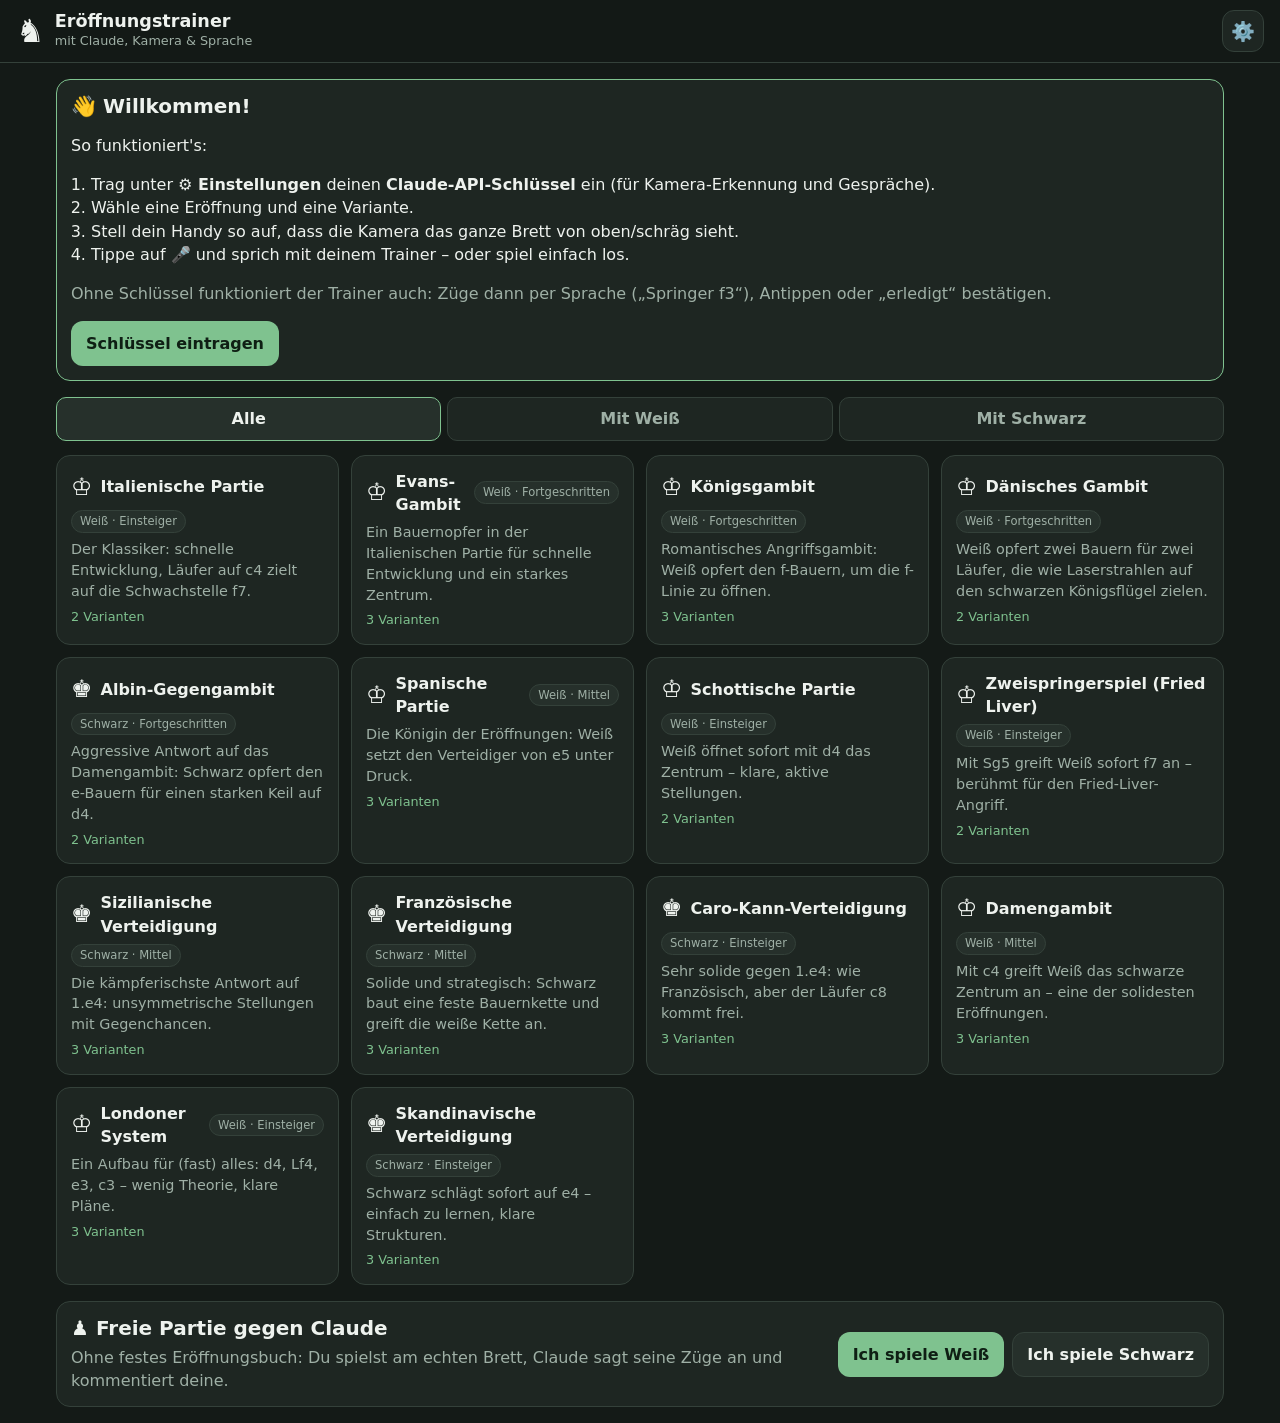
==== commit e26e4ae6: "Add voice picker and more natural speech output On claude.ai the user can choose between Claude's fo" ====
--- a/schach/index.html
+++ b/schach/index.html
@@ -221,7 +221,14 @@
 
     <h3>Sprache</h3>
     <label class="check"><input type="checkbox" id="setVoice" checked> Trainer spricht laut</label>
-    <label class="field">Sprechtempo <input type="range" id="setRate" min="0.7" max="1.4" step="0.05" value="1.05"></label>
+    <label class="field">Stimme
+      <div class="row">
+        <select id="setVoiceName"></select>
+        <button type="button" class="btn small" id="btnVoiceTest">▶ Probehören</button>
+      </div>
+    </label>
+    <p id="voiceHint" class="muted small"></p>
+    <label class="field">Sprechtempo <input type="range" id="setRate" min="0.7" max="1.4" step="0.05" value="1"></label>
     <label class="check"><input type="checkbox" id="setNotes" checked> Erklärung zu jedem Zug vorlesen</label>
     <label class="check"><input type="checkbox" id="setExplainMistakes" checked> Bei Fehlern von Claude erklären lassen, warum</label>
     <label class="check"><input type="checkbox" id="setShowFuture" checked> Im Lernmodus die ganze Variante in der Zugliste zeigen</label>
--- a/schach/style.css
+++ b/schach/style.css
@@ -126,7 +126,7 @@
   display: block; width: 100%; margin-top: 6px; padding: 10px; border-radius: 10px; border: 1px solid var(--line);
   background: var(--bg); color: var(--text); font: inherit; font-weight: 400;
 }
-.field .row input { margin-top: 0; }
+.field .row input, .field .row select { margin-top: 0; flex: 1; min-width: 0; }
 .field .row { margin-top: 6px; }
 .field input[type=range] { display: block; width: 100%; margin-top: 8px; accent-color: var(--accent); }
 .check { display: flex; gap: 8px; align-items: center; margin: 8px 0; font-size: .95rem; }
